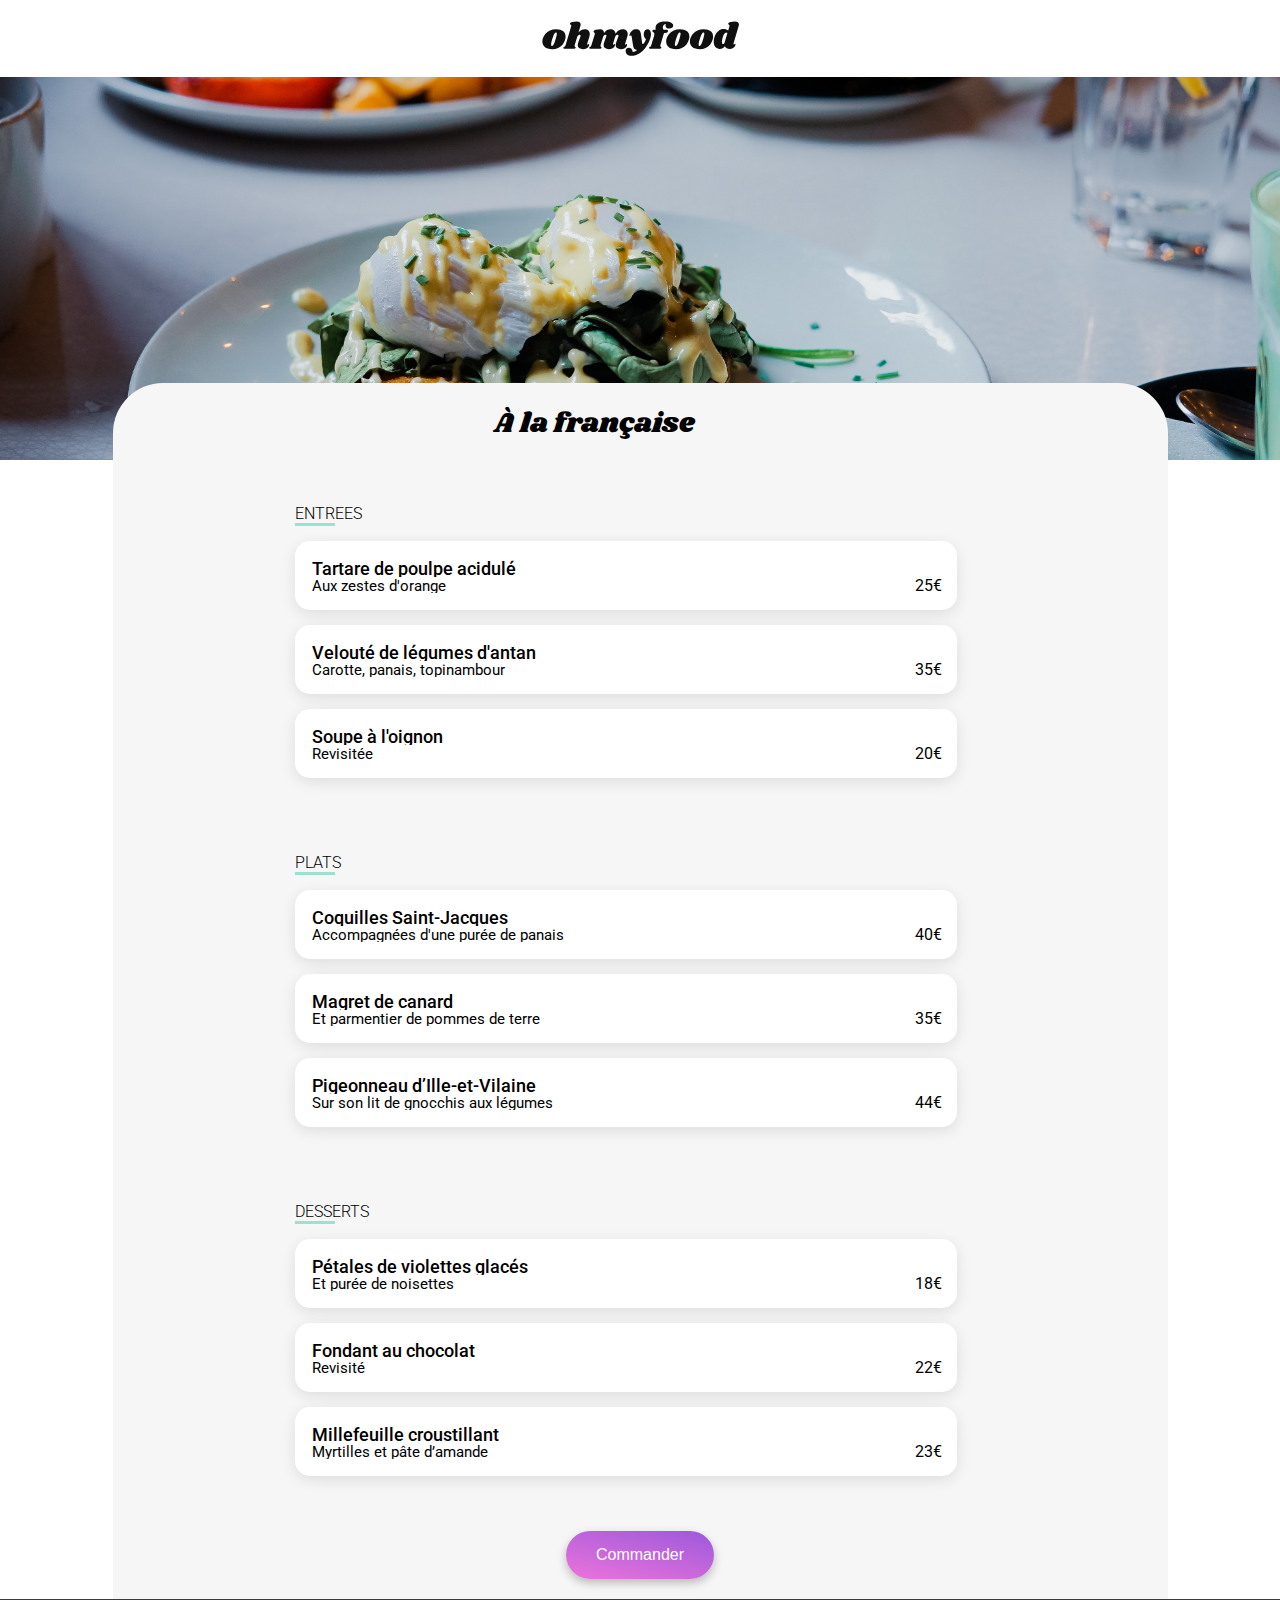
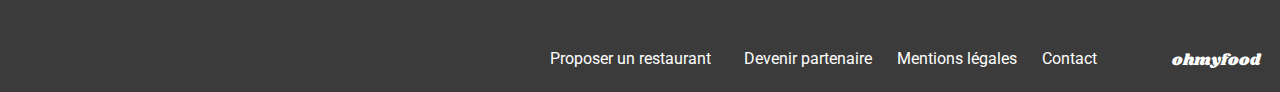
==== a-la-francaise.html @ dbb3cfee "all content" ====
<!DOCTYPE html>

<html lang="fr">
  <head>
    <meta charset="UTF-8" />
    <meta name="viewport" content="width=device-width, initial-scale=1.0" />
    <title>la palette du gout</title>
    <link rel="preconnect" href="https://fonts.googleapis.com" />
    <link rel="preconnect" href="https://fonts.gstatic.com" crossorigin />
    <link
      rel="stylesheet"
      href="https://cdnjs.cloudflare.com/ajax/libs/font-awesome/6.2.1/css/all.min.css"
      integrity="sha512-MV7K8+y+gLIBoVD59lQIYicR65iaqukzvf/nwasF0nqhPay5w/9lJmVM2hMDcnK1OnMGCdVK+iQrJ7lzPJQd1w=="
      crossorigin="anonymous"
      referrerpolicy="no-referrer"
    />

    <link rel="stylesheet" href="style/style.css" />
  </head>

  <body >
    <header >
      
      <h1 class="header__img">
        <a href="index.html" class="left-arrow">
          <i class="fa-solid fa-arrow-left header__return"></i>
        </a>
        <img
          src="assets/images/logo/ohmyfood@2x.svg"
          alt="OhMyFood"
          title="logo"
          class="header__img--logo"
        />
      </h1>

      <img class="header__img"
        src="assets/images/restaurants/toa-heftiba-DQKerTsQwi0-unsplash.jpg"
        alt=""
      />
    </header>

    <main class="menu">
      <section class="fonct fonct-menu">
        <div class="menu__title"> 
          <h2 class="menu__txt--title">À la française</h2>
          <div class="heart heart__size">
            <i class="fa-regular fa-heart fa-heart--blc"></i>
            <i class="fa-solid fa-heart fa-heart--red"></i>
          </div>
        </div>
        <div class="EPD">
          <h3 class="menu__part">ENTREES</h3>

          <article class="EPD__thumb">
            <div class="EPD__thumb--text">
              <h4 class="name">Tartare de poulpe acidulé</h4>
              <p class="description">Aux zestes d'orange</p>
            </div>

            <p class="EPD__thumb--price">25€</p>
            <i class="fa-solid fa-bell"></i>
          </article>
          <article class="EPD__thumb">
            <div class="EPD__thumb--text">
              <h4 class="name">Velouté de légumes d'antan</h4>
              <p class="description">Carotte, panais, topinambour</p>
            </div>

            <p class="EPD__thumb--price">35€</p>
            <i class="fa-solid fa-bell"></i>
          </article>
          </article>
          <article class="EPD__thumb">
            <div class="EPD__thumb--text">
              <h4 class="name">Soupe à l'oignon</h4>
              <p class="description">Revisitée</p>
            </div>

            <p class="EPD__thumb--price">20€</p>
            <i class="fa-solid fa-bell"></i>
          </article>

        </div>
        <div class="EPD">
          <h3 class="menu__part">PLATS</h3>

          <article class="EPD__thumb">
            <div class="EPD__thumb--text">
              <h4 class="name">Coquilles Saint-Jacques</h4>
              <p class="description">Accompagnées d'une purée de panais</p>
            </div>

            <p class="EPD__thumb--price">40€</p>
            <i class="fa-solid fa-bell"></i>
          </article>
          <article class="EPD__thumb">
            <div class="EPD__thumb--text">
              <h4 class="name">Magret de canard</h4>
              <p class="description">Et parmentier de pommes de terre</p>
            </div>

            <p class="EPD__thumb--price">35€</p>
            <i class="fa-solid fa-bell"></i>
          </article>
          </article>
          <article class="EPD__thumb">
            <div class="EPD__thumb--text">
              <h4 class="name">Pigeonneau d’Ille-et-Vilaine</h4>
              <p class="description">Sur son lit de gnocchis aux légumes</p>
            </div>

            <p class="EPD__thumb--price">44€</p>
            <i class="fa-solid fa-bell"></i>
          </article>

        </div>
        <div class="EPD">
          <h3 class="menu__part">DESSERTS</h3>

          <article class="EPD__thumb">
            <div class="EPD__thumb--text">
              <h4 class="name">Pétales de violettes glacés</h4>
              <p class="description">Et purée de noisettes</p>
            </div>

            <p class="EPD__thumb--price">18€</p>
            <i class="fa-solid fa-bell"></i>
          </article>
          <article class="EPD__thumb">
            <div class="EPD__thumb--text">
              <h4 class="name">Fondant au chocolat</h4>
              <p class="description">Revisité</p>
            </div>

            <p class="EPD__thumb--price">22€</p>
            <i class="fa-solid fa-bell"></i>
          </article>
          </article>
          <article class="EPD__thumb">
            <div class="EPD__thumb--text">
              <h4 class="name">Millefeuille croustillant</h4>
              <p class="description">Myrtilles et pâte d’amande</p>
            </div>

            <p class="EPD__thumb--price">23€</p>
            <i class="fa-solid fa-bell"></i>
          </article>

        </div>
        <button class="btn">Commander</button>
        
      </section>
      

      <footer>
        <p class="footer--logo">ohmyfood</p>

        <div class="footer--link">
          <div class="footer--icon">
            <i class="fa-solid fa-utensils"></i>
            <p>Proposer un restaurant</p>
          </div>

          <div class="footer--icon">
            <i class="fa-solid fa-handshake-angle"></i>
            <p>Devenir partenaire</p>
          </div>

          <p>Mentions légales</p>

          <p>Contact</p>
        </div>
      </footer>
    </main>
  </body>
</html>
---- style/style.css ----
@charset "UTF-8";
@import url("https://fonts.googleapis.com/css2?family=Roboto:ital,wdth,wght@0,75..100,100..900;1,75..100,100..900&family=Shrikhand&display=swap");
:root {
  --font-stack: "Roboto",sans-serif;
  --font-title: "Shrikhand",cursive;
  --primary-color: #9356DC;
  --secondary-color:#FF79DA;
  --tertiary-color:#99E2D0;
  --bg-color: #F6F6F6;
}

.column {
  filter: blur(5px);
  animation: loadingg 3s forwards;
}

.loader-container {
  display: flex;
  justify-content: center;
  align-items: center;
  height: 100vh;
  position: absolute;
  top: 0;
  left: 0;
  width: 100vw;
  z-index: 200;
  opacity: 1;
  animation: loading 3s forwards;
}

@keyframes loading {
  from {
    opacity: 1;
  }
  to {
    display: none;
  }
}
@keyframes loadingg {
  from {
    filter: blur(5px);
  }
  98% {
    filter: blur(5px);
  }
  to {
    filter: blur(0);
  }
}
.flipping-cards {
  display: flex;
  justify-content: space-between;
  width: 250px;
}

.cards {
  width: 150px;
  height: 40px;
  background-color: rgba(196, 57, 22, 0.8431372549);
  color: white;
  display: flex;
  justify-content: center;
  align-items: center;
  font-size: 18px;
  font-weight: bold;
  border-radius: 4px;
  backface-visibility: hidden;
  transform-style: preserve-3d;
  animation: flip 2s infinite;
}

.card:nth-child(1) {
  animation-delay: 0s;
}

.card:nth-child(2) {
  animation-delay: 0.2s;
}

.card:nth-child(3) {
  animation-delay: 0.4s;
}

.card:nth-child(4) {
  animation-delay: 0.6s;
}

.card:nth-child(5) {
  animation-delay: 0.8s;
}

.card:nth-child(6) {
  animation-delay: 1s;
}

.card:nth-child(7) {
  animation-delay: 1.2s;
}

.card:nth-child(8) {
  animation-delay: 1.4s;
}

.card:nth-child(9) {
  animation-delay: 1.6s;
}

.card:nth-child(10) {
  animation-delay: 1.8s;
}

@keyframes flip {
  0%, 100% {
    transform: rotateY(0deg);
  }
  50% {
    transform: rotateY(180deg);
  }
}
@media (min-width: 720px) {
  .flipping-cards {
    width: 500px;
  }
  .card {
    width: 300px;
    height: 80px;
  }
} 
header {
  margin: none;
  padding: none;
  display: flex;
  flex-direction: column;
  width: 100%;
  position: relative;
}
header .left-arrow {
  position: absolute;
  left: 20px;
  color: black;
  transform: scale(1.6);
}
header .header__img {
  display: flex;
  justify-content: center;
  max-height: 383px;
}
header .header__img .header__img--logo {
  width: 197px;
  display: flex;
}

@media (min-width: 710px) {
  header {
    max-height: 383px;
    width: 100%;
  }
  .header__img {
    size-adjust: 100% 383px;
    -o-object-fit: cover;
       object-fit: cover;
    max-height: 383px;
  }
}
footer {
  display: flex;
  flex-direction: column;
  gap: 15px;
  background-color: rgb(59, 59, 59);
  color: white;
  padding: 20px;
}
footer .footer--logo {
  font-family: Shrikhand, cursive;
  font-weight: lighter;
  font-size: 16px;
}
footer .footer--link {
  display: flex;
  flex-direction: column;
  gap: 2px;
  font-size: 16px;
}
footer .footer--link .footer--icon {
  display: flex;
  flex-direction: row;
  gap: 8px;
}

@media (min-width: 710px) {
  footer {
    max-width: 1440px;
    flex-direction: row-reverse;
    gap: 75px;
    padding-top: 50px;
  }
  footer .footer--link {
    flex-direction: row;
    gap: 25px;
  }
}
.btn {
  border-radius: 2em;
  background: linear-gradient(193.33deg, var(--primary-color) -11.44%, var(--secondary-color) 123.93%);
  color: rgb(255, 255, 255);
  border: none;
  font-size: 16px;
  font-weight: 500;
  display: flex;
  justify-content: center;
  align-items: center;
  padding: 15px 30px;
  margin: auto;
  box-shadow: 0px 4px 10px 0px rgba(0, 0, 0, 0.2509803922);
}

.rest--box {
  display: flex;
  flex-direction: column;
  gap: 5%;
  width: 100%;
  justify-content: center;
}

.rest--box .card {
  display: flex;
  flex-direction: column;
  justify-content: center;
  box-sizing: border-box;
  background-color: white;
  border-radius: 15px;
  position: relative;
  margin-top: 20px;
  margin-bottom: 10px;
  margin-left: 10px;
  height: 251px;
  width: 100%;
}

.rest--box .card .card--a {
  color: inherit;
  width: 100%;
}

.rest--box .card .card--a .card--a__img {
  box-sizing: border-box;
  height: 180px;
  width: 100%;
  border-top-left-radius: 15px;
  border-top-right-radius: 15px;
  -o-object-fit: cover;
  object-fit: cover;
}

.rest--box .card .card--a .card--a__text {
  display: flex;
  flex-direction: row;
  width: 100%;
  height: 20%;
  box-sizing: border-box;
  justify-content: space-between;
  align-items: center;
  padding: 10px 30px;
  margin-top: 5px;
}

@media (min-width: 710px) {
  .rest--box {
    flex-direction: row;
    flex-wrap: wrap;
    justify-content: center;
  }
  .rest--box .card {
    width: 490px;
  }
} 
.heart {
  position: absolute;
  height: 22px;
  width: 21px;
  display: inline-block;
  box-sizing: border-box;
  right: 25px;
  bottom: 25px;
  z-index: 2;
  transform: scale(1.6);
}

.heart .fa-heart {
  size: 200%;
  size-adjust: 200%;
}

.heart .fa-heart--red {
  transition: all 400ms ease-in-out;
  opacity: 0 !important;
}

.heart .fa-heart--red:hover {
  color: var(--primary-color);
  opacity: 1 !important;
}

.heart .fa-heart--blc {
  transition: all 400ms ease-in-out;
  position: absolute;
  opacity: 1 !important;
  background-color: transparent;
}

.heart .fa-heart--blc:hover {
  opacity: 0 !important;
} 
.fonct {
  margin: 10px;
  gap: 10px;
  width: 100%;
}

.fonct .fonct--round {
  display: flex;
  flex-direction: column;
  margin: 10px;
  gap: 10px;
  width: 100%;
}

.fonct .fonct--round .fonct--rounded {
  display: flex;
  flex-direction: row;
  align-items: center;
  justify-content: center;
  gap: 10px;
}

.fonct .fonct--round .fonct--rounded .fonct--rounded__text {
  display: flex;
  flex-direction: row;
  align-items: center;
  justify-content: center;
  width: 322.5px;
  height: 72.4px;
  gap: 20px;
  border-radius: 20px;
  background-color: #f6f6f6;
  color: rgb(0, 0, 0);
  position: relative;
  box-shadow: 0px 4px 15px 0px rgba(0, 0, 0, 0.1490196078);
}

.fonct .fonct--round .fonct--rounded .fonct--rounded__text .fa-solid {
  color: var(--primary-color);
}

.fonct .fonct--round .fonct--rounded .fonct--rounded__num {
  display: flex;
  font-family: "Roboto", serif;
  border: 1px solid var(--primary-color);
  border-radius: 2em;
  background-color: var(--primary-color);
  color: blanchedalmond;
  height: 20px;
  width: 20px;
  align-items: center;
  justify-content: center;
  position: absolute;
  left: 0;
  transform: translate(-50%);
}

@media (min-width: 710px) {
  .fonct {
    width: 100%;
    margin: auto;
  }
  .fonct .fonct--round {
    flex-direction: row;
    justify-content: center;
    flex-wrap: wrap;
    gap: 25px;
  }
} 
.menu__title {
  display: flex;
  flex-direction: row;
  position: relative;
  width: 400px;
  align-items: center;
}

.menu__title .heart__size {
  position: absolute;
  right: 25px;
  bottom: 5px;
}

.fonct-menu {
  background-color: var(--bg-color);
  position: relative;
  margin: 0;
  width: 100%;
  z-index: 100px;
  padding-top: 20px;
  gap: 10 px;
}

.fonct-menu .menu__txt--title {
  font-family: var(--font-title);
  font-size: 28px;
  font-weight: 400;
}

.fonct-menu .EPD {
  display: flex;
  flex-direction: column;
  justify-content: center;
  margin-top: 20px;
  margin-bottom: 15px;
  gap: 15px;
}

.fonct-menu .EPD .menu__part {
  border-bottom: 3px solid var(--tertiary-color);
  width: 40px;
  font-size: 16px;
  font-weight: 300;
}

.fonct-menu .EPD .EPD__thumb {
  display: flex;
  flex-direction: row;
  justify-content: space-between;
  box-sizing: border-box;
  background-color: white;
  position: relative;
  height: 69px;
  width: 96%;
  padding: 15px;
  margin-top: 0px;
  border-radius: 15px;
  box-shadow: 0px 4.01px 15.04px 0px rgba(0, 0, 0, 0.1019607843);
}

.fonct-menu .EPD .EPD__thumb .EPD__thumb--text {
  display: flex;
  flex-direction: column;
  width: 100%;
  margin: 0px;
  padding: 2px;
  text-wrap: nowrap;
  text-overflow: ellipsis;
  overflow: hidden;
}

.fonct-menu .EPD .EPD__thumb .EPD__thumb--text .name {
  font-weight: 500;
  font-size: 18px;
  text-wrap: nowrap;
  text-overflow: ellipsis;
  overflow: hidden;
}

.fonct-menu .EPD .EPD__thumb .EPD__thumb--text .description {
  font-size: 15px;
  text-wrap: nowrap;
  text-overflow: ellipsis;
  overflow: hidden;
}

.fonct-menu .EPD .EPD__thumb .EPD__thumb--price {
  font-weight: 400;
  padding-top: 20px;
}

/**animation**/
.menu :nth-child(2) {
  animation-duration: 0.5s;
  animation-name: appar;
}

.menu :nth-child(3) {
  animation-duration: 1s;
  animation-name: appar;
}

.menu :nth-child(4) {
  animation-duration: 1.5s;
  animation-name: appar;
}

.EPD__thumb .fa-bell {
  position: absolute;
  top: 25px;
  right: 30px;
  color: #c8c805;
  transform: scale(2) translate(200%);
  opacity: 0 !important;
}

.EPD__thumb:hover .EPD__thumb--price {
  animation: translate 1s forwards;
}

.EPD__thumb:hover .fa-bell {
  transition-duration: 1s;
  opacity: 1 !important;
  transform: scale(2) translate(0%);
}

/**keyframe**/
@keyframes translate {
  from {
    width: 27px;
  }
  to {
    width: 100px;
  }
}
@keyframes appar {
  from {
    opacity: 0;
  }
  70% {
    opacity: 0.2;
  }
  90% {
    opacity: 0.7;
  }
  to {
    opacity: 1;
  }
}
/**mediaqueries**/
@media (min-width: 710px) {
  .fonct-menu {
    max-width: 1055px;
    gap: 40px;
    margin-top: 30px;
    margin: auto;
    border-top-left-radius: 50px;
    border-top-right-radius: 50px;
  }
  .fonct-menu .EPD {
    width: 690px;
  }
} 
/**************Généralitée*************/
html {
  display: flex;
  align-items: center;
  justify-content: center;
  width: 100%;
}

/** direction**/
.colunm {
  display: flex;
  flex-direction: column;
}

.row {
  display: flex;
  flex-direction: row;
}

/**************Body***********/
body {
  width: 100%;
  height: 100%;
  display: flex;
  font-family: var(--font-stack);
  flex-direction: column;
  justify-content: center;
  padding: 0px;
  margin: 0px;
  text-decoration: none;
}

p, h4, h3, h2 {
  margin: 0px;
}

a {
  text-decoration: none;
}

/******HEADER*********/
header .header__research {
  display: flex;
  justify-content: center;
  gap: 3%;
  width: 100%;
  background-color: #EAEAEA;
  height: 50px;
  box-shadow: 0px 4px 4px 0px rgba(0, 0, 0, 0.2509803922);
  align-items: center;
}
header .header__research .header__research--textbar {
  border: none;
  background-color: #EAEAEA;
}

/*****Fonctionnement*******/
.fonct {
  display: flex;
  flex-direction: column;
  padding-bottom: 20px;
}

main {
  display: flex;
  flex-direction: column;
  justify-content: center;
  width: 100%;
}

.explore {
  display: flex;
  flex-direction: column;
  text-align: center;
  width: 100%;
  background-color: var(--bg-color);
  gap: 15px;
  padding-bottom: 20px;
  padding-top: 20px;
}
.explore .explore--h2 {
  font-weight: 700;
}

.rest {
  display: flex;
  flex-direction: column;
  background-color: var(--bg-color);
  padding-top: 20px;
  padding-bottom: 20px;
}

@media (min-width: 710px) {
  body {
    max-width: 1440px;
  }
  body a {
    max-width: 100%;
  }
  h2 {
    padding: 0% 13.5%;
  }
  .fonct {
    align-items: center;
  }
  .sect--title {
    align-self: baseline;
  }
}/*# sourceMappingURL=style.css.map */
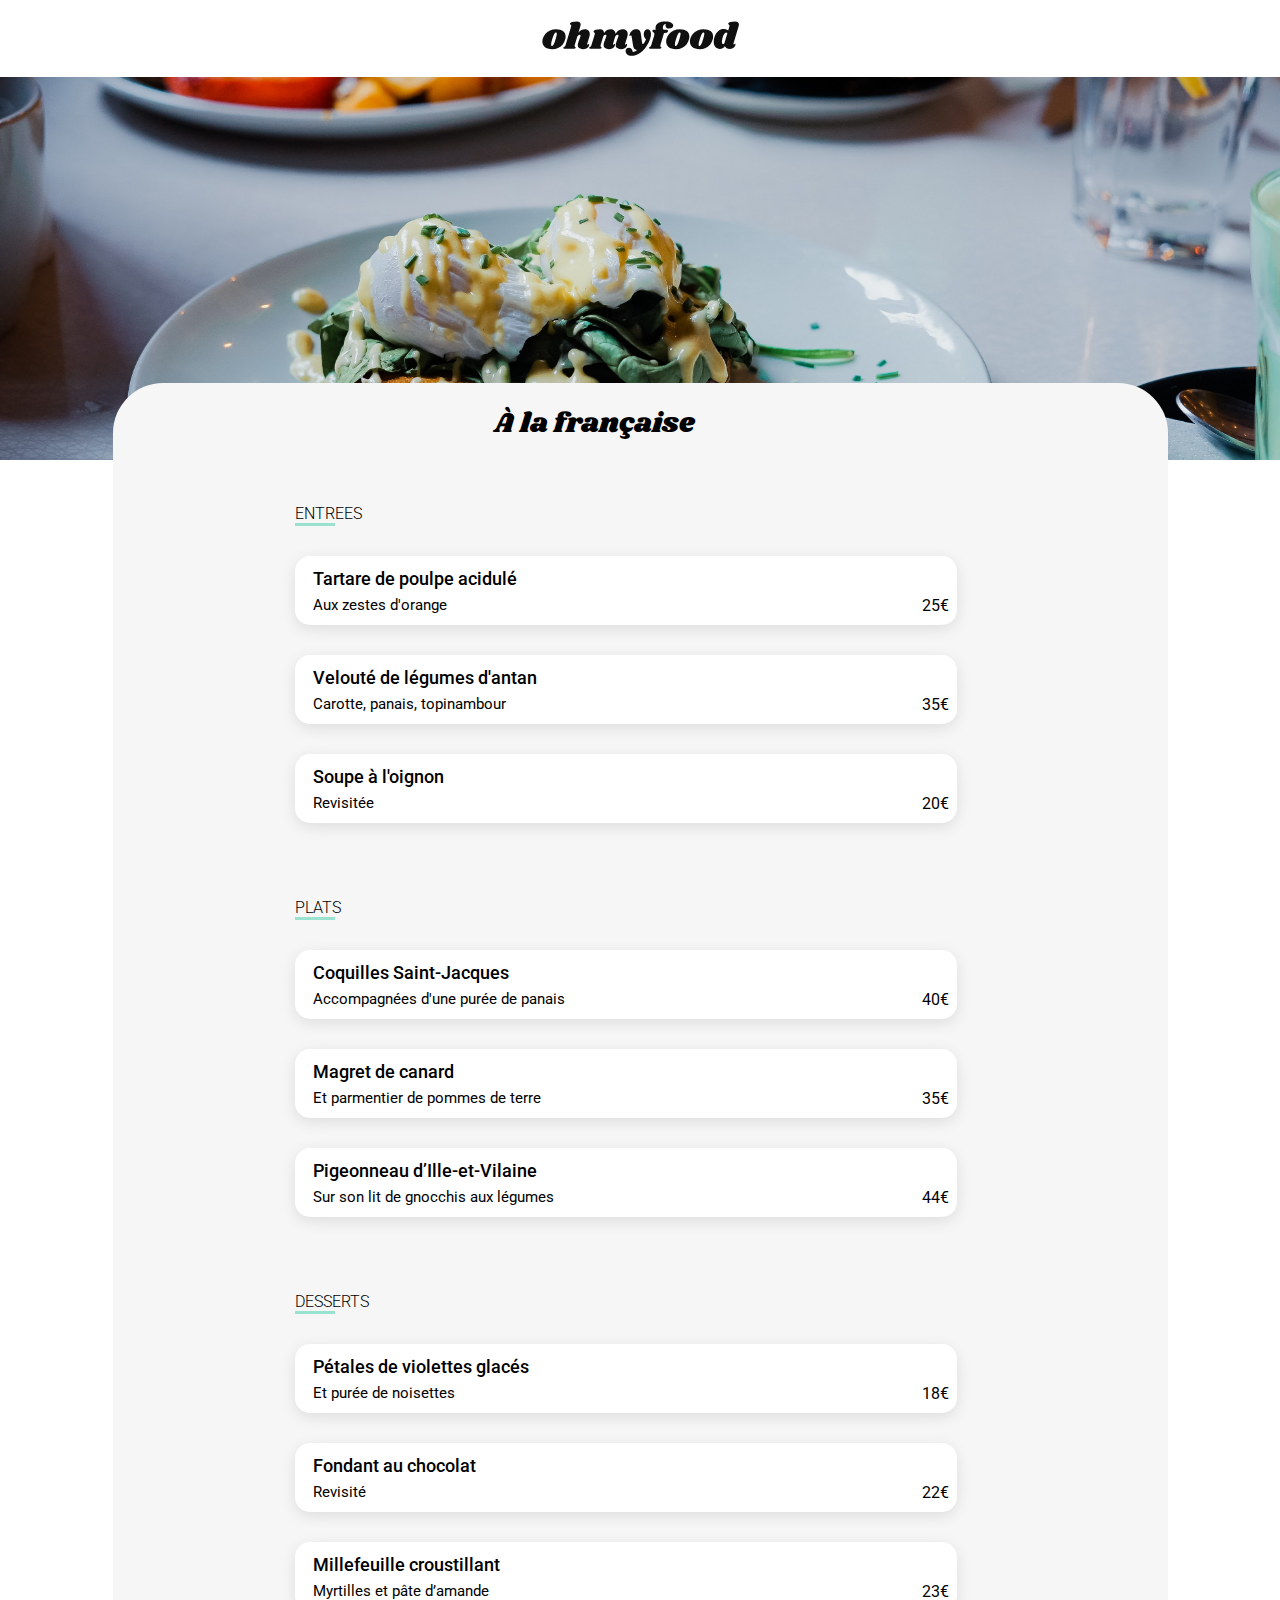
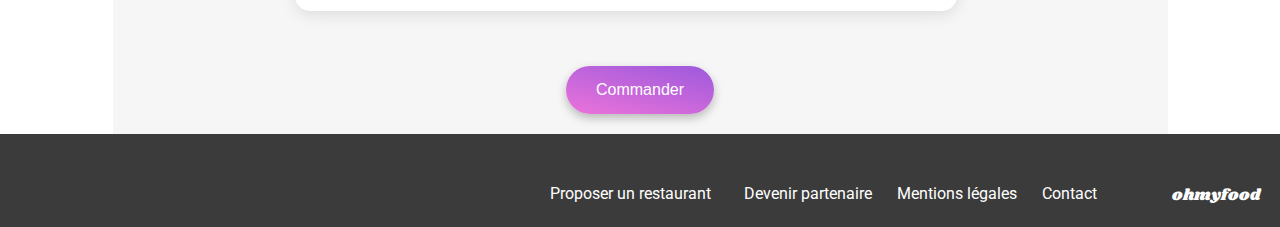
==== commit 899f24a2: "check animation + ending" ====
--- a/a-la-francaise.html
+++ b/a-la-francaise.html
@@ -18,9 +18,8 @@
     <link rel="stylesheet" href="style/style.css" />
   </head>
 
-  <body >
-    <header >
-      
+  <body>
+    <header>
       <h1 class="header__img">
         <a href="index.html" class="left-arrow">
           <i class="fa-solid fa-arrow-left header__return"></i>
@@ -33,7 +32,8 @@
         />
       </h1>
 
-      <img class="header__img"
+      <img
+        class="header__img"
         src="assets/images/restaurants/toa-heftiba-DQKerTsQwi0-unsplash.jpg"
         alt=""
       />
@@ -41,7 +41,7 @@
 
     <main class="menu">
       <section class="fonct fonct-menu">
-        <div class="menu__title"> 
+        <div class="menu__title">
           <h2 class="menu__txt--title">À la française</h2>
           <div class="heart heart__size">
             <i class="fa-regular fa-heart fa-heart--blc"></i>
@@ -58,7 +58,7 @@
             </div>
 
             <p class="EPD__thumb--price">25€</p>
-            <i class="fa-solid fa-bell"></i>
+            <i class="fa-regular fa-circle-check"></i>
           </article>
           <article class="EPD__thumb">
             <div class="EPD__thumb--text">
@@ -67,9 +67,9 @@
             </div>
 
             <p class="EPD__thumb--price">35€</p>
-            <i class="fa-solid fa-bell"></i>
+            <i class="fa-regular fa-circle-check"></i>
           </article>
-          </article>
+
           <article class="EPD__thumb">
             <div class="EPD__thumb--text">
               <h4 class="name">Soupe à l'oignon</h4>
@@ -77,9 +77,8 @@
             </div>
 
             <p class="EPD__thumb--price">20€</p>
-            <i class="fa-solid fa-bell"></i>
+            <i class="fa-regular fa-circle-check"></i>
           </article>
-
         </div>
         <div class="EPD">
           <h3 class="menu__part">PLATS</h3>
@@ -91,7 +90,7 @@
             </div>
 
             <p class="EPD__thumb--price">40€</p>
-            <i class="fa-solid fa-bell"></i>
+            <i class="fa-regular fa-circle-check"></i>
           </article>
           <article class="EPD__thumb">
             <div class="EPD__thumb--text">
@@ -100,9 +99,9 @@
             </div>
 
             <p class="EPD__thumb--price">35€</p>
-            <i class="fa-solid fa-bell"></i>
+            <i class="fa-regular fa-circle-check"></i>
           </article>
-          </article>
+
           <article class="EPD__thumb">
             <div class="EPD__thumb--text">
               <h4 class="name">Pigeonneau d’Ille-et-Vilaine</h4>
@@ -110,9 +109,8 @@
             </div>
 
             <p class="EPD__thumb--price">44€</p>
-            <i class="fa-solid fa-bell"></i>
+            <i class="fa-regular fa-circle-check"></i>
           </article>
-
         </div>
         <div class="EPD">
           <h3 class="menu__part">DESSERTS</h3>
@@ -124,7 +122,7 @@
             </div>
 
             <p class="EPD__thumb--price">18€</p>
-            <i class="fa-solid fa-bell"></i>
+            <i class="fa-regular fa-circle-check"></i>
           </article>
           <article class="EPD__thumb">
             <div class="EPD__thumb--text">
@@ -133,9 +131,9 @@
             </div>
 
             <p class="EPD__thumb--price">22€</p>
-            <i class="fa-solid fa-bell"></i>
+            <i class="fa-regular fa-circle-check"></i>
           </article>
-          </article>
+
           <article class="EPD__thumb">
             <div class="EPD__thumb--text">
               <h4 class="name">Millefeuille croustillant</h4>
@@ -143,14 +141,11 @@
             </div>
 
             <p class="EPD__thumb--price">23€</p>
-            <i class="fa-solid fa-bell"></i>
+            <i class="fa-regular fa-circle-check"></i>
           </article>
-
         </div>
         <button class="btn">Commander</button>
-        
       </section>
-      
 
       <footer>
         <p class="footer--logo">ohmyfood</p>
--- a/style/style.css
+++ b/style/style.css
@@ -9,7 +9,7 @@
   --bg-color: #F6F6F6;
 }
 
-.column {
+.flou {
   filter: blur(5px);
   animation: loadingg 3s forwards;
 }
@@ -127,8 +127,8 @@
   }
 } 
 header {
-  margin: none;
-  padding: none;
+  margin: 0px;
+  padding: 0px;
   display: flex;
   flex-direction: column;
   width: 100%;
@@ -138,7 +138,7 @@
   position: absolute;
   left: 20px;
   color: black;
-  transform: scale(1.6);
+  transform: scale(1.1);
 }
 header .header__img {
   display: flex;
@@ -156,7 +156,6 @@
     width: 100%;
   }
   .header__img {
-    size-adjust: 100% 383px;
     -o-object-fit: cover;
        object-fit: cover;
     max-height: 383px;
@@ -286,11 +285,6 @@
   transform: scale(1.6);
 }
 
-.heart .fa-heart {
-  size: 200%;
-  size-adjust: 200%;
-}
-
 .heart .fa-heart--red {
   transition: all 400ms ease-in-out;
   opacity: 0 !important;
@@ -397,11 +391,11 @@
 .fonct-menu {
   background-color: var(--bg-color);
   position: relative;
-  margin: 0;
-  width: 100%;
-  z-index: 100px;
+  margin: 0px;
+  width: 100%;
+  z-index: 100;
   padding-top: 20px;
-  gap: 10 px;
+  gap: 10px;
 }
 
 .fonct-menu .menu__txt--title {
@@ -435,8 +429,8 @@
   position: relative;
   height: 69px;
   width: 96%;
-  padding: 15px;
-  margin-top: 0px;
+  padding: 0px;
+  margin-top: 15px;
   border-radius: 15px;
   box-shadow: 0px 4.01px 15.04px 0px rgba(0, 0, 0, 0.1019607843);
 }
@@ -445,8 +439,8 @@
   display: flex;
   flex-direction: column;
   width: 100%;
-  margin: 0px;
-  padding: 2px;
+  margin: 12px;
+  padding-left: 6px;
   text-wrap: nowrap;
   text-overflow: ellipsis;
   overflow: hidden;
@@ -458,6 +452,7 @@
   text-wrap: nowrap;
   text-overflow: ellipsis;
   overflow: hidden;
+  padding-bottom: 8px;
 }
 
 .fonct-menu .EPD .EPD__thumb .EPD__thumb--text .description {
@@ -469,31 +464,33 @@
 
 .fonct-menu .EPD .EPD__thumb .EPD__thumb--price {
   font-weight: 400;
-  padding-top: 20px;
+  padding-top: 40px;
+  margin-right: 8px;
 }
 
 /**animation**/
-.menu :nth-child(2) {
+main :nth-child(2) {
   animation-duration: 0.5s;
   animation-name: appar;
 }
 
-.menu :nth-child(3) {
+main :nth-child(3) {
   animation-duration: 1s;
   animation-name: appar;
 }
 
-.menu :nth-child(4) {
+main :nth-child(4) {
   animation-duration: 1.5s;
   animation-name: appar;
 }
 
-.EPD__thumb .fa-bell {
-  position: absolute;
-  top: 25px;
-  right: 30px;
-  color: #c8c805;
-  transform: scale(2) translate(200%);
+.EPD__thumb .fa-circle-check {
+  display: flex;
+  color: white;
+  width: 0px;
+  height: 100%;
+  align-items: center;
+  justify-content: center;
   opacity: 0 !important;
 }
 
@@ -501,10 +498,14 @@
   animation: translate 1s forwards;
 }
 
-.EPD__thumb:hover .fa-bell {
+.EPD__thumb:hover .fa-circle-check {
   transition-duration: 1s;
   opacity: 1 !important;
-  transform: scale(2) translate(0%);
+  background-color: #99E2D0;
+  width: 70px;
+  height: 100%;
+  border-top-right-radius: 15px;
+  border-bottom-right-radius: 15px;
 }
 
 /**keyframe**/
@@ -513,7 +514,7 @@
     width: 27px;
   }
   to {
-    width: 100px;
+    width: 70px;
   }
 }
 @keyframes appar {
